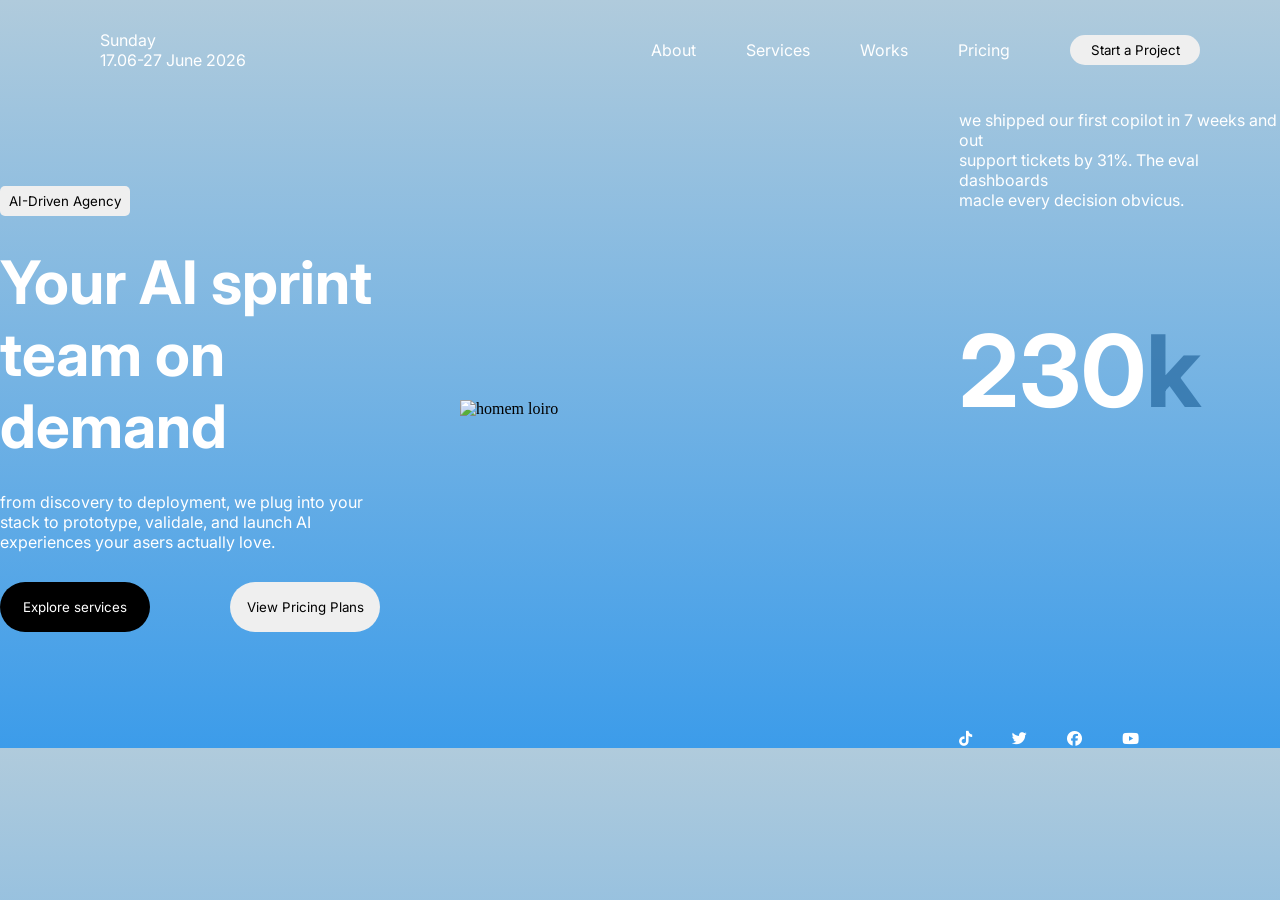
==== landing-page/index.html @ a794933f "Landing-page" ====
<!DOCTYPE html>
<html lang="pt-br">
<head>
    <meta charset="UTF-8">
    <meta name="viewport" content="width=device-width, initial-scale=1.0">
    <title>Landing-Page</title>
    <link rel="stylesheet" href="style.css">
    <link rel="stylesheet" href="https://cdnjs.cloudflare.com/ajax/libs/font-awesome/6.7.2/css/all.min.css">
</head>
<body>
    <header>
        <p class="p-header">Sunday<br>17.06-27 June 2026</p>
        <div class="container01">
        <nav>
            <a href="#">About</a>
            <a href="#">Services</a>
            <a href="#">Works</a>
            <a href="#">Pricing</a>
        </nav>
        <button class="button-header">Start a Project</button>
        </div>
    </header>
    <main class="conteudo-principal">
        <div class="container-01">
            <button class="button01-main">AI-Driven Agency</button>
            <h1>Your AI sprint<br>team on<br>demand</h1>
            <p class="p-main">from discovery to deployment, we plug into your <br>stack to prototype, validale, and launch AI <br>experiences your asers actually love.</p>
            <div class="div-buttons">
                <button class="button-black">Explore services</button>
                <button class="button-white">View Pricing Plans</button>
            </div>
        </div>
        <img src="c:\Users\jonas\Downloads\image 2.svg" alt="homem loiro">
        <div class="container-02">
            <p class="p-main02">we shipped our first copilot in 7 weeks and out <br>
            support tickets by 31%. The eval dashboards <br>
            macle every decision obvicus. </p>
            <h2>230<span>k</span></h2>
            <div class="redes">
                <a href="https://www.tiktok.com/pt-BR" target="_blank">
                <i class="fa-brands fa-tiktok"></i>
                </a>
                <a href="https://x.com/home" target="_blank">
                <i class="fa-brands fa-twitter"></i>
                </a>
                <a href="https://www.facebook.com/" target="_blank">
                <i class="fa-brands fa-facebook"></i>
                </a>
                <a href="https://www.youtube.com/" target="_blank">
                <i class="fa-brands fa-youtube"></i>
                </a>
            </div>
        </div>
    </main>
</body>
</html>
---- landing-page/style.css ----
@import url('https://fonts.googleapis.com/css2?family=Inter:ital,opsz,wght@0,14..32,100..900;1,14..32,100..900&display=swap');

*{
    margin: 0;
    padding: 0;
    box-sizing: border-box;
    border: none;
}

body{
    background: linear-gradient(#B0CBDC, #3C9CEA);
}

header{
    display: flex;
    justify-content: space-between;
    align-items: center;
    padding-top: 30px;
}

.p-header{
    margin-left: 100px;
    color: white;
    font-family: "Inter", sans-serif;
}

.container01{
    display: flex;
    gap: 60px;
}

nav{
    display: flex;
    gap: 50px;
    align-items: center;
}

nav a{
    text-decoration: none;
    color: white;
    gap: 10px;
    font-family: "Inter", sans-serif;
}

nav a:hover{
    transition: 500ms ease;
    transform: translateY(-10px);
}

.button-header{
    width: 130px;
    height: 30px;
    border-radius: 30px;
    margin-right: 80px;
    font-family: "Inter", sans-serif;
}

.button-header:hover{
    background-color: #003f72ca;
    color: white;
    transition: 500ms ease;
}

.conteudo-principal{
    display: flex;
    justify-content: space-around;
    align-items: center;
}

.container-01{
    display: flex;
    flex-direction: column;
    gap: 30px;
}

.button01-main{
    width: 130px;
    height: 30px;
    border-radius: 5px;
    margin-right: 80px;
    font-family: "Inter", sans-serif;
}

.button01-main:hover{
    transition: 500ms ease;
    color: white;
    background-color: #003f72ca;
}

img{
    width: 537px;
}

h1{
    color: white;
    font-family: "Inter", sans-serif;
    font-size: 60px;
}

h1:hover{
    transition: 500ms ease;
    color: #003f72ca;
    font-size: 80px;
}

.p-main{
    color: white;
    font-family: "Inter", sans-serif;
}

.div-buttons{
    display: flex;
}

.button-black{
    width: 150px;
    height: 50px;
    border-radius: 30px;
    margin-right: 80px;
    font-family: "Inter", sans-serif;
    background-color: black;
    color: white;
}

.button-black:hover{
    transition: 500ms ease;
    color: white;
    background-color: #003f72ca;
    transform: rotate(1turn);
}

.button-white{
    width: 150px;
    height: 50px;
    border-radius: 30px;
    margin-right: 80px;
    font-family: "Inter", sans-serif;
}

.button-white:hover{
    transition: 500ms ease;
    color: white;
    background-color: #b9e4ff;
    transform: rotate(1turn);
}

.container-02{
    display: flex;
    flex-direction: column;
    gap: 100px;
}

.p-main02{
    color: white;
    font-family: "Inter", sans-serif;
    margin-top: 40px;
}

h2{
    color: white;
    font-family: "Inter", sans-serif;
    font-size: 100px;
}

span{
    color: #14589094;
}

footer{
background-color: #bae2fb;
 display: flex;
 justify-content: flex-start;
 gap: 50px;
 padding: 20px;
 font-size: 20px;
}

.redes{
    display: flex;
    gap: 40px;
    align-items: center;
   margin-top: 200px;
}

.redes a{
    color: white;
    font-size: 15px;
}

.redes a:hover{
    transition: 300ms ease;
    transform: translatey(-5px);
}
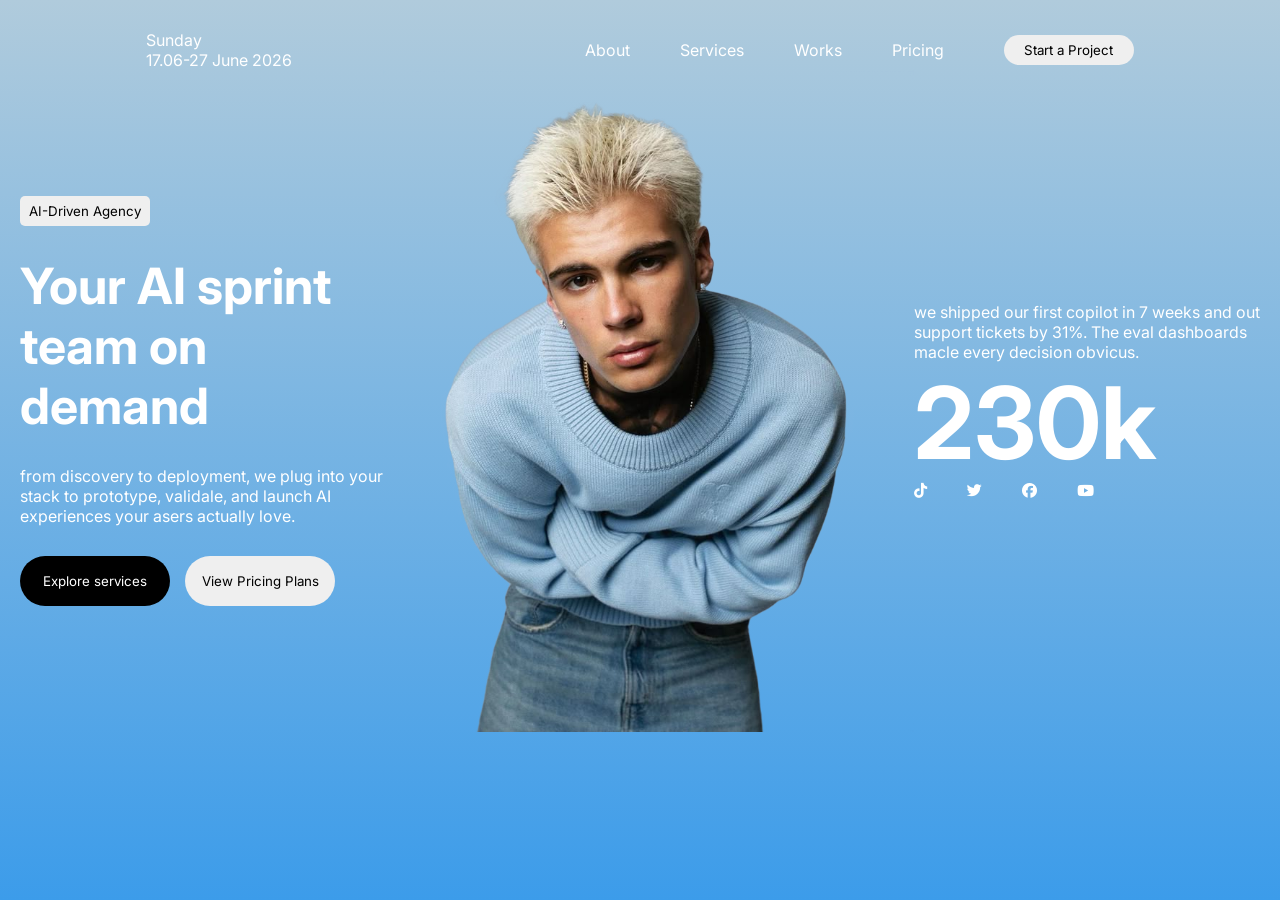
==== commit b9170a91: "deixando responsivo" ====
--- a/landing-page/index.html
+++ b/landing-page/index.html
@@ -30,12 +30,14 @@
                 <button class="button-white">View Pricing Plans</button>
             </div>
         </div>
-        <img src="c:\Users\jonas\Downloads\image 2.svg" alt="homem loiro">
+        <div class="imagem">
+        <img src="imagens/image 2.svg" alt="homem loiro">
+        </div>
         <div class="container-02">
             <p class="p-main02">we shipped our first copilot in 7 weeks and out <br>
             support tickets by 31%. The eval dashboards <br>
             macle every decision obvicus. </p>
-            <h2>230<span>k</span></h2>
+            <h2>230k</h2>
             <div class="redes">
                 <a href="https://www.tiktok.com/pt-BR" target="_blank">
                 <i class="fa-brands fa-tiktok"></i>
--- a/landing-page/style.css
+++ b/landing-page/style.css
@@ -9,17 +9,17 @@
 
 body{
     background: linear-gradient(#B0CBDC, #3C9CEA);
+    min-height: 100vh;
 }
 
 header{
     display: flex;
-    justify-content: space-between;
+    justify-content: space-around;
     align-items: center;
     padding-top: 30px;
 }
 
 .p-header{
-    margin-left: 100px;
     color: white;
     font-family: "Inter", sans-serif;
 }
@@ -51,7 +51,6 @@
     width: 130px;
     height: 30px;
     border-radius: 30px;
-    margin-right: 80px;
     font-family: "Inter", sans-serif;
 }
 
@@ -65,6 +64,8 @@
     display: flex;
     justify-content: space-around;
     align-items: center;
+    padding-left: 20px;
+    padding-right: 20px;
 }
 
 .container-01{
@@ -77,7 +78,6 @@
     width: 130px;
     height: 30px;
     border-radius: 5px;
-    margin-right: 80px;
     font-family: "Inter", sans-serif;
 }
 
@@ -87,20 +87,29 @@
     background-color: #003f72ca;
 }
 
-img{
-    width: 537px;
+.imagem{
+    flex: 1;
+    display: flex;
+    justify-content: center;
+    align-items: flex-end;
+}
+
+.imagem img{
+    width: 100%;
+    max-width: 600px;
+    height: auto;
 }
 
 h1{
     color: white;
     font-family: "Inter", sans-serif;
-    font-size: 60px;
+    font-size: 50px;
 }
 
 h1:hover{
     transition: 500ms ease;
     color: #003f72ca;
-    font-size: 80px;
+    transform: scale(1.05);
 }
 
 .p-main{
@@ -110,13 +119,13 @@
 
 .div-buttons{
     display: flex;
+    gap: 15px;
 }
 
 .button-black{
     width: 150px;
     height: 50px;
     border-radius: 30px;
-    margin-right: 80px;
     font-family: "Inter", sans-serif;
     background-color: black;
     color: white;
@@ -126,14 +135,13 @@
     transition: 500ms ease;
     color: white;
     background-color: #003f72ca;
-    transform: rotate(1turn);
+    transform: translatey(-5px);
 }
 
 .button-white{
     width: 150px;
     height: 50px;
     border-radius: 30px;
-    margin-right: 80px;
     font-family: "Inter", sans-serif;
 }
 
@@ -141,19 +149,17 @@
     transition: 500ms ease;
     color: white;
     background-color: #b9e4ff;
-    transform: rotate(1turn);
+    transform: translatey(-5px);
 }
 
 .container-02{
     display: flex;
     flex-direction: column;
-    gap: 100px;
 }
 
 .p-main02{
     color: white;
     font-family: "Inter", sans-serif;
-    margin-top: 40px;
 }
 
 h2{
@@ -162,24 +168,9 @@
     font-size: 100px;
 }
 
-span{
-    color: #14589094;
-}
-
-footer{
-background-color: #bae2fb;
- display: flex;
- justify-content: flex-start;
- gap: 50px;
- padding: 20px;
- font-size: 20px;
-}
-
 .redes{
     display: flex;
     gap: 40px;
-    align-items: center;
-   margin-top: 200px;
 }
 
 .redes a{
@@ -190,4 +181,74 @@
 .redes a:hover{
     transition: 300ms ease;
     transform: translatey(-5px);
+}
+
+@media(max-width: 1262px){
+    .p-main02{
+        display: none;
+    }
+
+    h2{
+        display: none;
+    }
+
+    .redes{
+        position: fixed;
+        left: 30px;
+        bottom: 10px;
+
+        display: flex;
+        gap: 40px;
+    }
+
+    .imagem{
+        position: fixed;
+        bottom: 0;
+        right: 20px;
+    }
+    
+    .conteudo-principal{
+        margin-top: 10%;
+        justify-content: space-between;
+    }
+}
+
+@media( max-width: 780px) {
+    .imagem img{
+        display: none;
+    }
+
+    .conteudo-principal{
+        flex-direction: column;
+        padding: 0 20px;
+        gap: 60px;
+    }
+
+    .container-02{
+        margin-bottom: 40px;
+    }
+
+    .p-main02{
+        display: block;
+    }
+
+    h2{
+        display: block;
+        font-size: 80px;
+    }
+
+    .redes{
+        position: static; /* volta ao comportamento normal */
+        left: auto;
+        bottom: auto;
+}
+
+.p-header{
+    display: none;
+}
+
+.button-header{
+    display: none;
+}
+
 }
